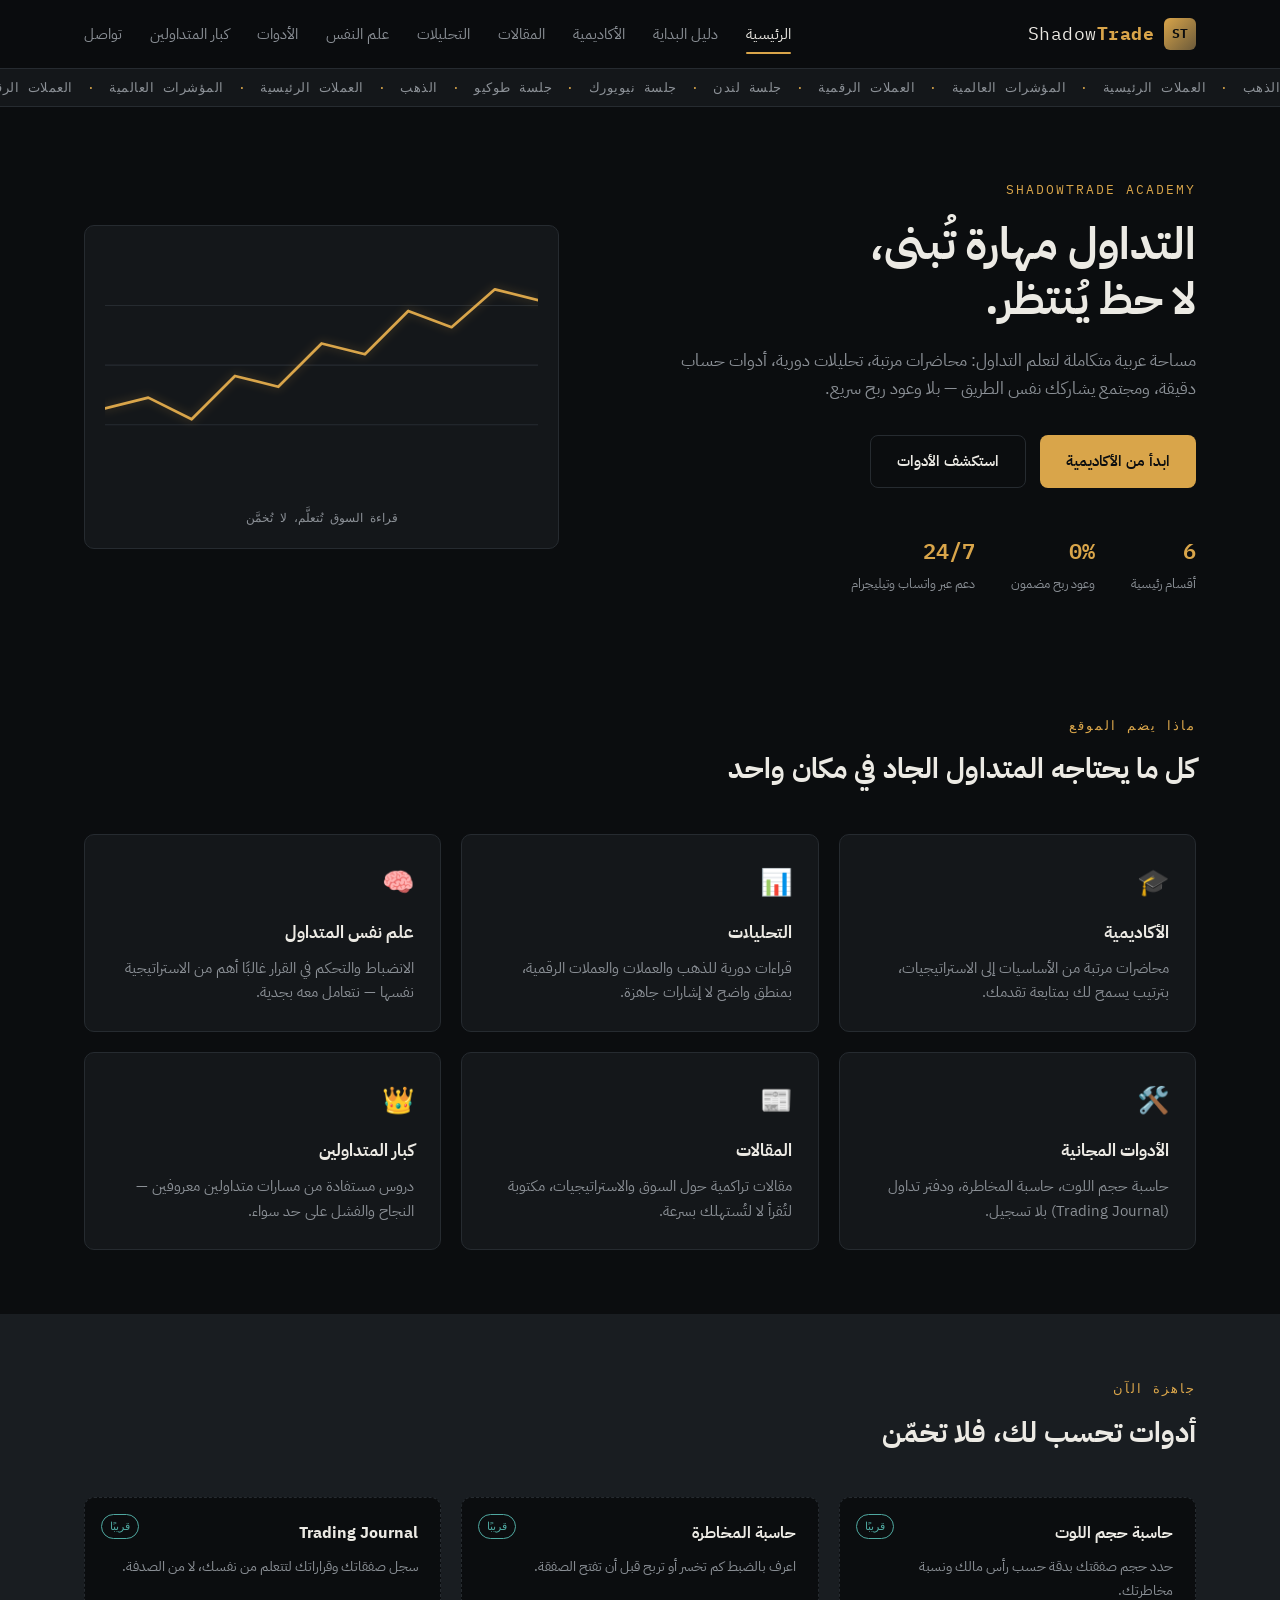
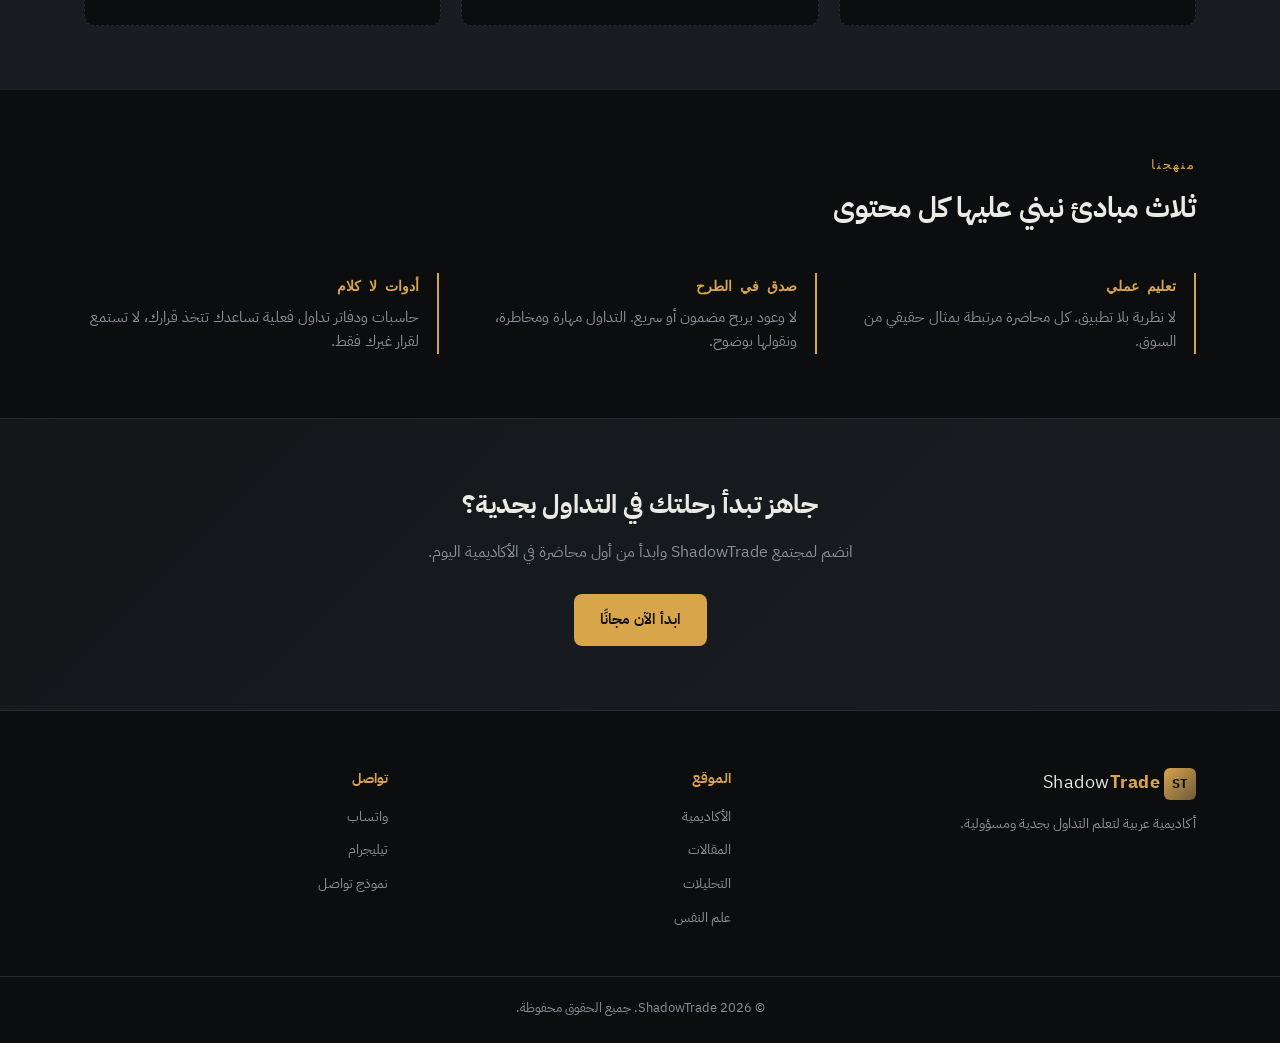
==== index.html @ f8c35c7d "Add files via upload" ====
<!DOCTYPE html>
<html lang="ar" dir="rtl">
<head>
<meta charset="UTF-8">
<meta name="viewport" content="width=device-width, initial-scale=1.0">
<title>ShadowTrade Academy — تداول بعقلية، لا بمجرد حظ</title>
<meta name="description" content="أكاديمية ShadowTrade: محاضرات، تحليلات، أدوات تداول مجانية، وعلم نفس المتداول — كل ما تحتاجه لتبني مهارة التداول من الصفر.">
<link rel="preconnect" href="https://fonts.googleapis.com">
<link rel="preconnect" href="https://fonts.gstatic.com" crossorigin>
<link href="https://fonts.googleapis.com/css2?family=IBM+Plex+Sans+Arabic:wght@400;500;600;700&family=IBM+Plex+Mono:wght@400;500;600&display=swap" rel="stylesheet">
<link rel="stylesheet" href="style.css">
</head>
<body>

<!-- ===== Header ===== -->
<header class="site-header">
  <div class="wrap header-inner">
    <a href="index.html" class="brand">
      <span class="brand-mark">ST</span>
      <span class="brand-name">Shadow<strong>Trade</strong></span>
    </a>

    <nav class="main-nav" id="mainNav">
      <a href="index.html" class="active">الرئيسية</a>
      <a href="getting-started.html">دليل البداية</a>
      <a href="academy.html">الأكاديمية</a>
      <a href="articles.html">المقالات</a>
      <a href="analysis.html">التحليلات</a>
      <a href="psychology.html">علم النفس</a>
      <a href="tools.html">الأدوات</a>
      <a href="traders.html">كبار المتداولين</a>
      <a href="contact.html">تواصل</a>
    </nav>

    <button class="nav-toggle" id="navToggle" aria-label="فتح القائمة" aria-expanded="false">
      <span></span><span></span><span></span>
    </button>
  </div>
</header>

<!-- ===== Session ticker (illustrative, not live data) ===== -->
<div class="ticker" aria-hidden="true">
  <div class="ticker-track">
    <span>الذهب</span><span>·</span>
    <span>العملات الرئيسية</span><span>·</span>
    <span>المؤشرات العالمية</span><span>·</span>
    <span>العملات الرقمية</span><span>·</span>
    <span>جلسة لندن</span><span>·</span>
    <span>جلسة نيويورك</span><span>·</span>
    <span>جلسة طوكيو</span><span>·</span>
    <span>الذهب</span><span>·</span>
    <span>العملات الرئيسية</span><span>·</span>
    <span>المؤشرات العالمية</span><span>·</span>
    <span>العملات الرقمية</span><span>·</span>
    <span>جلسة لندن</span><span>·</span>
    <span>جلسة نيويورك</span><span>·</span>
    <span>جلسة طوكيو</span><span>·</span>
  </div>
</div>

<!-- ===== Hero ===== -->
<section class="hero">
  <div class="wrap hero-inner">
    <div class="hero-text">
      <p class="eyebrow">SHADOWTRADE ACADEMY</p>
      <h1>التداول مهارة تُبنى،<br>لا حظ يُنتظر.</h1>
      <p class="hero-sub">
        مساحة عربية متكاملة لتعلم التداول: محاضرات مرتبة، تحليلات دورية،
        أدوات حساب دقيقة، ومجتمع يشاركك نفس الطريق — بلا وعود ربح سريع.
      </p>
      <div class="hero-cta">
        <a href="academy.html" class="btn btn-primary">ابدأ من الأكاديمية</a>
        <a href="tools.html" class="btn btn-ghost">استكشف الأدوات</a>
      </div>
      <div class="hero-stats">
        <div><span class="stat-num">6</span><span class="stat-label">أقسام رئيسية</span></div>
        <div><span class="stat-num">0%</span><span class="stat-label">وعود ربح مضمون</span></div>
        <div><span class="stat-num">24/7</span><span class="stat-label">دعم عبر واتساب وتيليجرام</span></div>
      </div>
    </div>

    <div class="hero-chart" aria-hidden="true">
      <svg viewBox="0 0 400 220" class="chart-svg">
        <line x1="0" y1="55" x2="400" y2="55" class="grid-line"/>
        <line x1="0" y1="110" x2="400" y2="110" class="grid-line"/>
        <line x1="0" y1="165" x2="400" y2="165" class="grid-line"/>
        <path class="chart-path" d="M0,150 L40,140 L80,160 L120,120 L160,130 L200,90 L240,100 L280,60 L320,75 L360,40 L400,50" />
        <path class="chart-path chart-path-glow" d="M0,150 L40,140 L80,160 L120,120 L160,130 L200,90 L240,100 L280,60 L320,75 L360,40 L400,50" />
      </svg>
      <span class="chart-tag">قراءة السوق تُتعلَّم، لا تُخمَّن</span>
    </div>
  </div>
</section>

<!-- ===== Feature grid ===== -->
<section class="section" id="explore">
  <div class="wrap">
    <p class="section-label">ماذا يضم الموقع</p>
    <h2 class="section-title">كل ما يحتاجه المتداول الجاد في مكان واحد</h2>

    <div class="grid-cards">
      <a href="academy.html" class="card">
        <span class="card-icon">🎓</span>
        <h3>الأكاديمية</h3>
        <p>محاضرات مرتبة من الأساسيات إلى الاستراتيجيات، بترتيب يسمح لك بمتابعة تقدمك.</p>
      </a>
      <a href="analysis.html" class="card">
        <span class="card-icon">📊</span>
        <h3>التحليلات</h3>
        <p>قراءات دورية للذهب والعملات والعملات الرقمية، بمنطق واضح لا إشارات جاهزة.</p>
      </a>
      <a href="psychology.html" class="card">
        <span class="card-icon">🧠</span>
        <h3>علم نفس المتداول</h3>
        <p>الانضباط والتحكم في القرار غالبًا أهم من الاستراتيجية نفسها — نتعامل معه بجدية.</p>
      </a>
      <a href="tools.html" class="card">
        <span class="card-icon">🛠️</span>
        <h3>الأدوات المجانية</h3>
        <p>حاسبة حجم اللوت، حاسبة المخاطرة، ودفتر تداول (Trading Journal) بلا تسجيل.</p>
      </a>
      <a href="articles.html" class="card">
        <span class="card-icon">📰</span>
        <h3>المقالات</h3>
        <p>مقالات تراكمية حول السوق والاستراتيجيات، مكتوبة لتُقرأ لا لتُستهلك بسرعة.</p>
      </a>
      <a href="traders.html" class="card">
        <span class="card-icon">👑</span>
        <h3>كبار المتداولين</h3>
        <p>دروس مستفادة من مسارات متداولين معروفين — النجاح والفشل على حد سواء.</p>
      </a>
    </div>
  </div>
</section>

<!-- ===== Tools teaser ===== -->
<section class="section section-alt">
  <div class="wrap">
    <p class="section-label">جاهزة الآن</p>
    <h2 class="section-title">أدوات تحسب لك، فلا تخمّن</h2>

    <div class="tools-row">
      <div class="tool-mini">
        <h4>حاسبة حجم اللوت</h4>
        <p>حدد حجم صفقتك بدقة حسب رأس مالك ونسبة مخاطرتك.</p>
        <span class="tool-status">قريبًا</span>
      </div>
      <div class="tool-mini">
        <h4>حاسبة المخاطرة</h4>
        <p>اعرف بالضبط كم تخسر أو تربح قبل أن تفتح الصفقة.</p>
        <span class="tool-status">قريبًا</span>
      </div>
      <div class="tool-mini">
        <h4>Trading Journal</h4>
        <p>سجل صفقاتك وقراراتك لتتعلم من نفسك، لا من الصدفة.</p>
        <span class="tool-status">قريبًا</span>
      </div>
    </div>
  </div>
</section>

<!-- ===== Approach / pillars ===== -->
<section class="section">
  <div class="wrap">
    <p class="section-label">منهجنا</p>
    <h2 class="section-title">ثلاث مبادئ نبني عليها كل محتوى</h2>

    <div class="pillars">
      <div class="pillar">
        <span class="pillar-index">تعليم عملي</span>
        <p>لا نظرية بلا تطبيق. كل محاضرة مرتبطة بمثال حقيقي من السوق.</p>
      </div>
      <div class="pillar">
        <span class="pillar-index">صدق في الطرح</span>
        <p>لا وعود بربح مضمون أو سريع. التداول مهارة ومخاطرة، ونقولها بوضوح.</p>
      </div>
      <div class="pillar">
        <span class="pillar-index">أدوات لا كلام</span>
        <p>حاسبات ودفاتر تداول فعلية تساعدك تتخذ قرارك، لا تستمع لقرار غيرك فقط.</p>
      </div>
    </div>
  </div>
</section>

<!-- ===== CTA band ===== -->
<section class="cta-band">
  <div class="wrap cta-inner">
    <h2>جاهز تبدأ رحلتك في التداول بجدية؟</h2>
    <p>انضم لمجتمع ShadowTrade وابدأ من أول محاضرة في الأكاديمية اليوم.</p>
    <a href="academy.html" class="btn btn-primary">ابدأ الآن مجانًا</a>
  </div>
</section>

<!-- ===== Footer ===== -->
<footer class="site-footer">
  <div class="wrap footer-inner">
    <div class="footer-brand">
      <span class="brand-mark">ST</span>
      <span class="brand-name">Shadow<strong>Trade</strong></span>
      <p>أكاديمية عربية لتعلم التداول بجدية ومسؤولية.</p>
    </div>

    <div class="footer-col">
      <h5>الموقع</h5>
      <a href="academy.html">الأكاديمية</a>
      <a href="articles.html">المقالات</a>
      <a href="analysis.html">التحليلات</a>
      <a href="psychology.html">علم النفس</a>
    </div>

    <div class="footer-col">
      <h5>تواصل</h5>
      <a href="https://whatsapp.com/channel/0029Vb8HulV3rZZjToSmQK2K" target="_blank" rel="noopener">واتساب</a>
      <a href="https://t.me/+Hec2GglMw-1kN2Fk" target="_blank" rel="noopener">تيليجرام</a>
      <a href="contact.html">نموذج تواصل</a>
    </div>
  </div>
  <p class="footer-bottom">© 2026 ShadowTrade. جميع الحقوق محفوظة.</p>
</footer>

<script src="script.js"></script>
</body>
</html>
---- style.css ----
/* ============================================
   ShadowTrade Academy — Design Tokens
   Palette: Terminal graphite + amber phosphor
   ============================================ */
:root{
  --bg:            #0B0D0F;
  --surface:       #14171A;
  --surface-alt:   #191D21;
  --border:        #262B30;
  --text:          #ECEAE4;
  --text-muted:    #8B9096;
  --amber:         #D9A54A;
  --amber-strong:  #E8B85E;
  --teal:          #4FA8A0;
  --brass-dim:     #6B5A3A;

  --font-arabic: "IBM Plex Sans Arabic", "Segoe UI", sans-serif;
  --font-mono:   "IBM Plex Mono", monospace;

  --radius: 10px;
  --wrap: 1160px;
}

*{margin:0;padding:0;box-sizing:border-box;}
html{scroll-behavior:smooth;}

body{
  background:var(--bg);
  color:var(--text);
  font-family:var(--font-arabic);
  line-height:1.7;
  font-size:16px;
}

.wrap{
  max-width:var(--wrap);
  margin-inline:auto;
  padding-inline:24px;
}

a{color:inherit;text-decoration:none;}
img{max-width:100%;display:block;}

@media (prefers-reduced-motion: reduce){
  *{animation-duration:0.01ms !important; animation-iteration-count:1 !important; transition-duration:0.01ms !important;}
}

/* ============ Header ============ */
.site-header{
  position:sticky; top:0; z-index:50;
  background:rgba(11,13,15,0.9);
  backdrop-filter:blur(8px);
  border-bottom:1px solid var(--border);
}
.header-inner{
  display:flex; align-items:center; justify-content:space-between;
  height:68px;
}
.brand{display:flex; align-items:center; gap:10px; font-family:var(--font-mono);}
.brand-mark{
  display:inline-flex; align-items:center; justify-content:center;
  width:32px; height:32px; border-radius:6px;
  background:linear-gradient(135deg, var(--amber), var(--brass-dim));
  color:#0B0D0F; font-weight:700; font-size:13px;
}
.brand-name{font-size:18px; letter-spacing:0.5px;}
.brand-name strong{color:var(--amber);}

.main-nav{display:flex; gap:28px;}
.main-nav a{
  font-size:14.5px; color:var(--text-muted);
  padding-block:6px; position:relative;
  transition:color .2s;
}
.main-nav a:hover, .main-nav a.active{color:var(--text);}
.main-nav a.active::after{
  content:""; position:absolute; right:0; left:0; bottom:-2px;
  height:2px; background:var(--amber); border-radius:2px;
}

.nav-toggle{
  display:none; flex-direction:column; gap:5px;
  background:none; border:none; cursor:pointer; padding:8px;
}
.nav-toggle span{width:22px; height:2px; background:var(--text);}

/* ============ Ticker ============ */
.ticker{
  background:var(--surface);
  border-bottom:1px solid var(--border);
  overflow:hidden;
  white-space:nowrap;
}
.ticker-track{
  display:inline-flex; gap:14px;
  padding-block:8px;
  font-family:var(--font-mono); font-size:12.5px;
  color:var(--text-muted); letter-spacing:0.5px;
  animation: ticker-scroll 40s linear infinite;
}
.ticker-track span:nth-of-type(2n){color:var(--amber);}
@keyframes ticker-scroll{
  from{transform:translateX(0);}
  to{transform:translateX(-50%);}
}

/* ============ Hero ============ */
.hero{padding-block:72px 56px;}
.hero-inner{
  display:grid; grid-template-columns:1.1fr 0.9fr;
  gap:56px; align-items:center;
}
.eyebrow{
  font-family:var(--font-mono); font-size:12.5px;
  color:var(--amber); letter-spacing:2px;
  margin-bottom:16px;
}
.hero h1{
  font-size:44px; line-height:1.25; font-weight:700;
  margin-bottom:20px;
}
.hero-sub{
  color:var(--text-muted); font-size:16.5px; max-width:520px;
  margin-bottom:32px;
}
.hero-cta{display:flex; gap:14px; margin-bottom:44px; flex-wrap:wrap;}

.btn{
  display:inline-flex; align-items:center; justify-content:center;
  padding:13px 26px; border-radius:8px; font-size:15px; font-weight:600;
  transition:transform .15s, background .2s, border-color .2s;
}
.btn:focus-visible{outline:2px solid var(--amber); outline-offset:2px;}
.btn-primary{background:var(--amber); color:#0B0D0F;}
.btn-primary:hover{background:var(--amber-strong); transform:translateY(-1px);}
.btn-ghost{border:1px solid var(--border); color:var(--text);}
.btn-ghost:hover{border-color:var(--amber); color:var(--amber);}

.hero-stats{display:flex; gap:36px;}
.hero-stats > div{display:flex; flex-direction:column;}
.stat-num{font-family:var(--font-mono); font-size:22px; color:var(--amber); font-weight:600;}
.stat-label{font-size:12.5px; color:var(--text-muted); margin-top:4px;}

.hero-chart{
  background:var(--surface);
  border:1px solid var(--border);
  border-radius:var(--radius);
  padding:20px;
}
.chart-svg{width:100%; height:auto;}
.grid-line{stroke:var(--border); stroke-width:1;}
.chart-path{
  fill:none; stroke:var(--amber); stroke-width:2.5;
  stroke-linecap:round; stroke-linejoin:round;
  stroke-dasharray:1000;
  stroke-dashoffset:1000;
  animation:draw-line 2.2s ease forwards;
}
.chart-path-glow{
  stroke:var(--amber); stroke-width:6; opacity:0.15; filter:blur(4px);
}
@keyframes draw-line{ to{stroke-dashoffset:0;} }
.chart-tag{
  display:block; margin-top:14px; text-align:center;
  font-family:var(--font-mono); font-size:12px; color:var(--text-muted);
}

/* ============ Sections ============ */
.section{padding-block:64px;}
.section-alt{background:var(--surface-alt);}
.section-label{
  font-family:var(--font-mono); font-size:12.5px;
  color:var(--amber); letter-spacing:2px; margin-bottom:10px;
}
.section-title{font-size:28px; font-weight:700; margin-bottom:40px; max-width:640px;}

.grid-cards{
  display:grid; grid-template-columns:repeat(3, 1fr); gap:20px;
}
.card{
  background:var(--surface);
  border:1px solid var(--border);
  border-radius:var(--radius);
  padding:26px;
  transition:border-color .2s, transform .2s;
}
.card:hover{border-color:var(--amber); transform:translateY(-3px);}
.card-icon{font-size:26px; display:block; margin-bottom:14px;}
.card h3{font-size:17px; margin-bottom:8px;}
.card p{font-size:14.5px; color:var(--text-muted);}

.tools-row{display:grid; grid-template-columns:repeat(3,1fr); gap:20px;}
.tool-mini{
  background:var(--bg);
  border:1px dashed var(--border);
  border-radius:var(--radius);
  padding:22px; position:relative;
}
.tool-mini h4{font-size:16px; margin-bottom:8px;}
.tool-mini p{font-size:14px; color:var(--text-muted);}
.tool-status{
  position:absolute; top:16px; left:16px;
  font-family:var(--font-mono); font-size:11px;
  color:var(--teal); border:1px solid var(--teal);
  padding:2px 8px; border-radius:20px;
}

.pillars{display:grid; grid-template-columns:repeat(3,1fr); gap:24px;}
.pillar{border-right:2px solid var(--amber); padding-right:18px;}
.pillar-index{
  display:block; font-family:var(--font-mono); font-size:14px;
  color:var(--amber); margin-bottom:8px; font-weight:600;
}
.pillar p{color:var(--text-muted); font-size:14.5px;}

/* ============ CTA band ============ */
.cta-band{
  background:linear-gradient(135deg, var(--surface), var(--surface-alt));
  border-top:1px solid var(--border);
  border-bottom:1px solid var(--border);
  padding-block:64px;
}
.cta-inner{text-align:center;}
.cta-band h2{font-size:26px; margin-bottom:12px;}
.cta-band p{color:var(--text-muted); margin-bottom:28px;}

/* ============ Footer ============ */
.site-footer{padding-block:56px 24px;}
.footer-inner{
  display:grid; grid-template-columns:1.4fr 1fr 1fr; gap:40px;
  margin-bottom:36px;
}
.footer-brand p{color:var(--text-muted); font-size:14px; margin-top:12px; max-width:260px;}
.footer-col h5{font-size:14px; color:var(--amber); margin-bottom:14px;}
.footer-col a{display:block; color:var(--text-muted); font-size:14px; margin-bottom:10px;}
.footer-col a:hover{color:var(--text);}
.footer-bottom{
  text-align:center; font-size:13px; color:var(--text-muted);
  border-top:1px solid var(--border); padding-top:20px;
}

/* ============ Academy page ============ */
.academy-head{padding-block:56px 32px;}
.academy-head h1{font-size:34px; font-weight:700; margin-bottom:14px;}

.progress-wrap{display:flex; align-items:center; gap:16px; margin-top:28px; max-width:480px;}
.progress-bar{flex:1; height:8px; background:var(--surface); border:1px solid var(--border); border-radius:20px; overflow:hidden;}
.progress-fill{height:100%; background:var(--amber); width:0%; transition:width .3s ease;}
.progress-text{font-family:var(--font-mono); font-size:12.5px; color:var(--text-muted); white-space:nowrap;}

.academy-body{padding-block:16px 64px;}
.academy-grid{
  display:grid; grid-template-columns:1fr 340px; gap:28px; align-items:start;
}

.player-frame{
  position:relative; width:100%; aspect-ratio:16/9;
  background:var(--surface); border:1px solid var(--border); border-radius:var(--radius);
  overflow:hidden;
}
.player-frame iframe{position:absolute; inset:0; width:100%; height:100%; border:0;}

.player-info{
  display:flex; align-items:center; justify-content:space-between;
  gap:16px; margin-top:18px; flex-wrap:wrap;
}
.player-info h2{font-size:19px;}
.btn-small{padding:9px 18px; font-size:13.5px;}
.btn-small.watched{border-color:var(--teal); color:var(--teal);}

.lecture-list{
  background:var(--surface); border:1px solid var(--border); border-radius:var(--radius);
  padding:10px; max-height:520px; overflow-y:auto;
  display:flex; flex-direction:column; gap:4px;
}
.lecture-item{
  display:flex; align-items:center; gap:12px;
  background:none; border:none; text-align:right;
  padding:12px 10px; border-radius:8px; cursor:pointer;
  color:var(--text-muted); font-family:var(--font-arabic); font-size:14px;
  width:100%; transition:background .15s, color .15s;
}
.lecture-item:hover{background:var(--surface-alt); color:var(--text);}
.lecture-item.active{background:var(--surface-alt); color:var(--amber);}
.lecture-num{
  font-family:var(--font-mono); font-size:12px; color:var(--text-muted);
  min-width:20px; text-align:center;
}
.lecture-item.active .lecture-num{color:var(--amber);}
.lecture-title{flex:1;}
.lecture-check{color:var(--teal); font-weight:700; min-width:16px; text-align:center;}

/* ============ Tier cards (contact page) ============ */
.tier-list{display:flex; flex-direction:column; gap:20px;}
.tier-card{
  background:var(--surface); border:1px solid var(--border); border-radius:var(--radius);
  padding:26px;
}
.tier-head{display:flex; align-items:center; gap:14px; flex-wrap:wrap; margin-bottom:12px;}
.tier-head h3{font-size:18px;}
.tier-badge{
  font-family:var(--font-mono); font-size:11.5px; padding:4px 12px;
  border-radius:20px; white-space:nowrap;
}
.tier-badge-open{background:rgba(79,168,160,0.12); color:var(--teal); border:1px solid var(--teal);}
.tier-badge-condition{background:rgba(217,165,74,0.12); color:var(--amber); border:1px solid var(--amber);}
.tier-card p{color:var(--text-muted); font-size:14.5px; margin-bottom:14px;}
.tier-steps{list-style:none; margin-bottom:18px; display:flex; flex-direction:column; gap:8px;}
.tier-steps li{
  font-size:14px; color:var(--text); padding-right:22px; position:relative;
}
.tier-steps li::before{
  content:"›"; position:absolute; right:0; color:var(--amber); font-weight:700;
}
.tier-card .btn{margin-inline-end:10px; margin-top:4px;}
.tier-disclaimer{
  font-size:12.5px; color:var(--text-muted); margin-top:24px;
  border-top:1px solid var(--border); padding-top:18px; line-height:1.8;
}

/* ============ Step cards (getting started) ============ */
.step-list{display:flex; flex-direction:column; gap:10px;}
.step-card{
  display:flex; align-items:center; gap:18px;
  background:var(--surface); border:1px solid var(--border); border-radius:var(--radius);
  padding:18px 20px; transition:border-color .2s, transform .2s;
}
.step-card:hover{border-color:var(--amber); transform:translateX(-3px);}
.step-num{
  font-family:var(--font-mono); font-weight:700; font-size:15px;
  min-width:34px; height:34px; display:flex; align-items:center; justify-content:center;
  background:var(--surface-alt); border:1px solid var(--border); border-radius:50%;
  color:var(--amber);
}
.step-card h3{font-size:16px; margin-bottom:4px;}
.step-card p{font-size:13.5px; color:var(--text-muted); margin:0;}
.step-arrow{margin-inline-start:auto; font-size:20px; color:var(--text-muted);}

/* ============ Responsive (base) ============ */
@media (max-width: 900px){
  .main-nav{
    position:absolute; top:68px; right:0; left:0;
    background:var(--bg); border-bottom:1px solid var(--border);
    flex-direction:column; padding:16px 24px; gap:16px;
    display:none;
  }
  .main-nav.open{display:flex;}
  .nav-toggle{display:flex;}
  .hero-inner{grid-template-columns:1fr;}
  .hero h1{font-size:32px;}
  .grid-cards, .tools-row, .pillars{grid-template-columns:1fr;}
  .footer-inner{grid-template-columns:1fr; gap:28px;}
  .academy-grid{grid-template-columns:1fr;}
  .lecture-list{max-height:340px;}
}
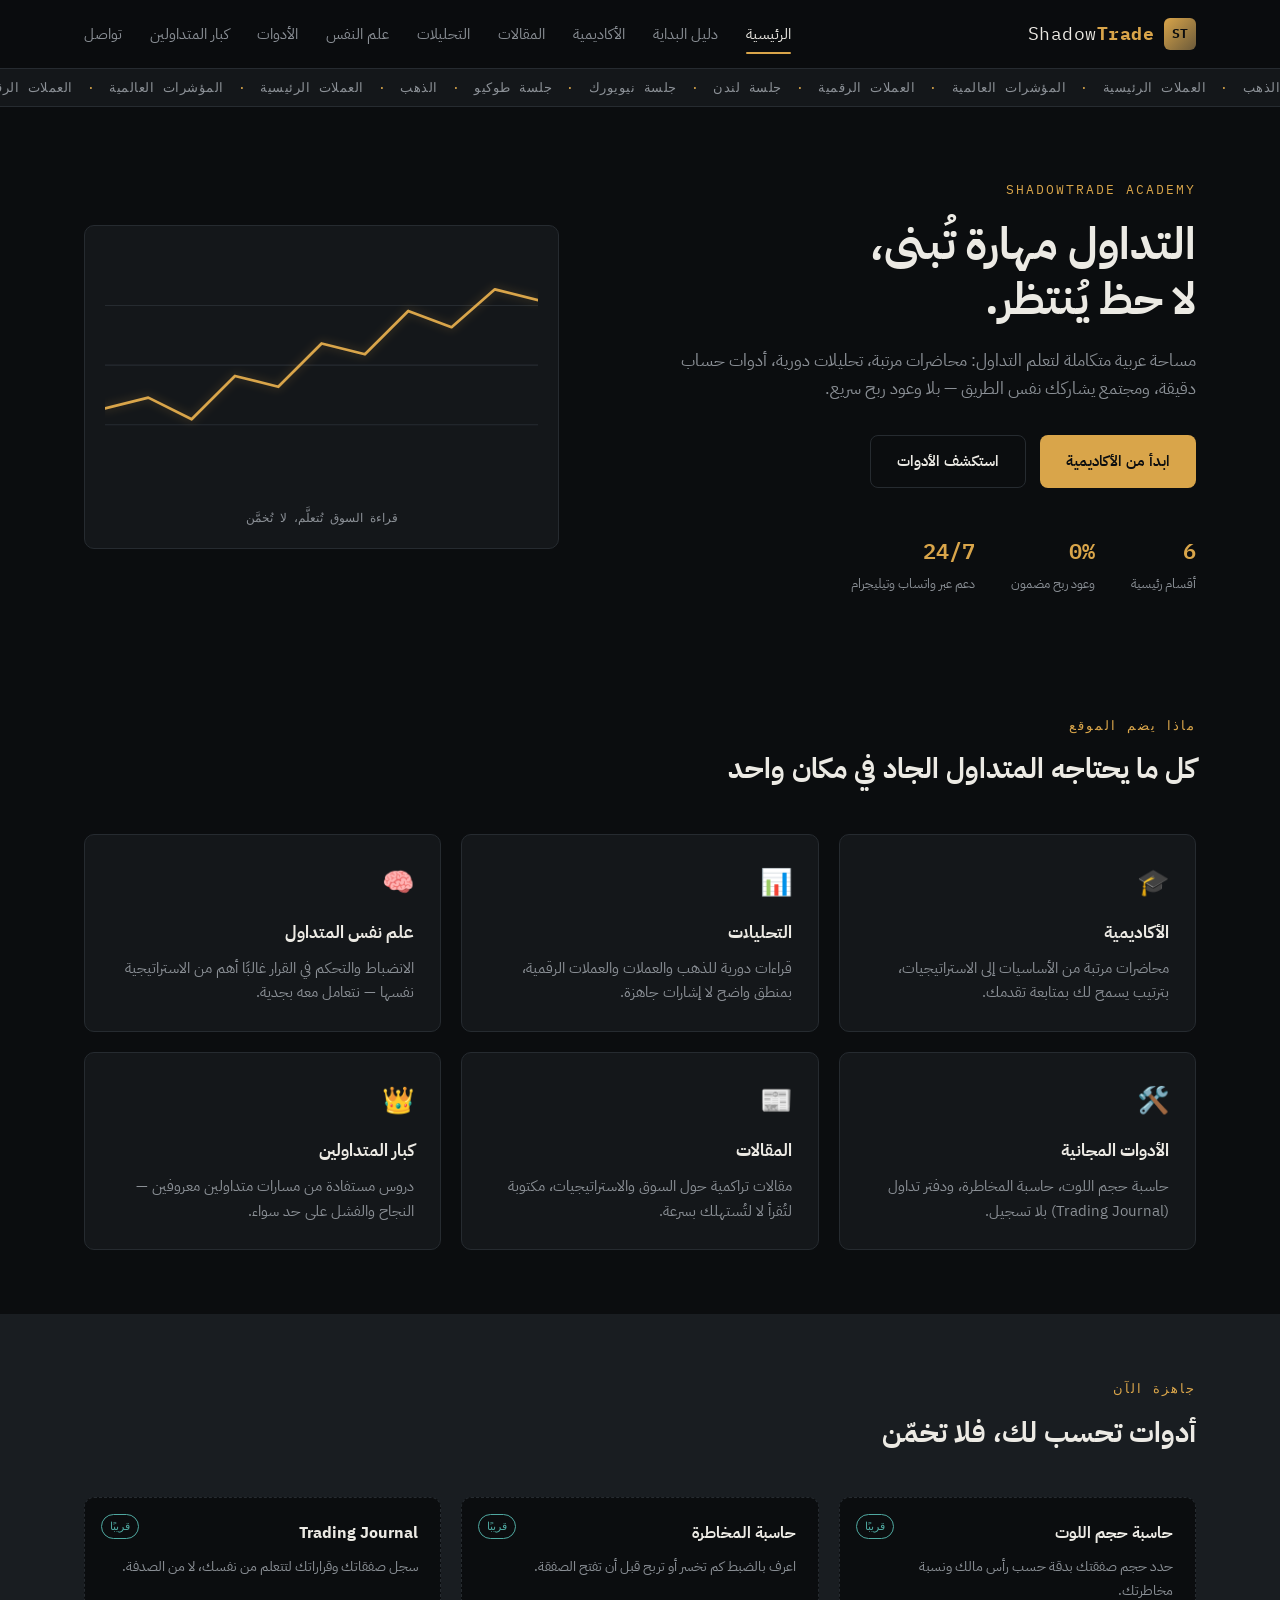
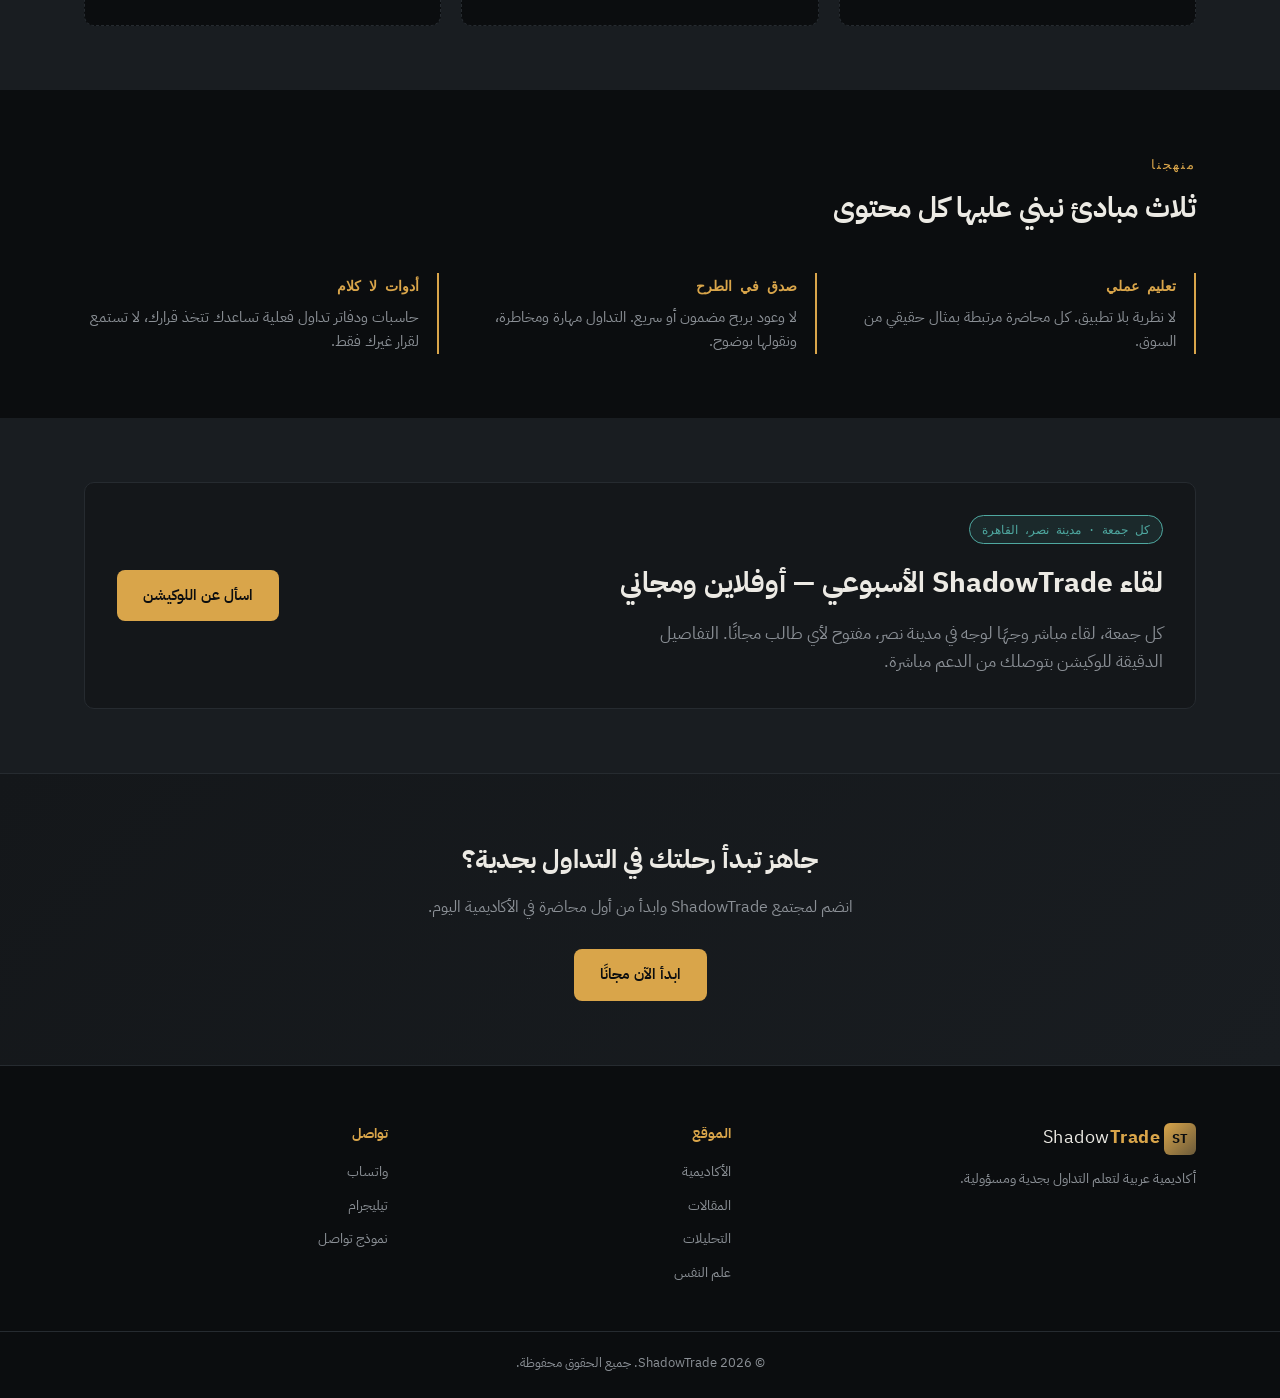
==== commit f69e54ac: "Add files via upload" ====
--- a/index.html
+++ b/index.html
@@ -11,6 +11,12 @@
 <link rel="stylesheet" href="style.css">
 </head>
 <body>
+
+<!-- ===== Intro splash ===== -->
+<div class="intro-splash" aria-hidden="true">
+  <span class="intro-mark">MARO</span>
+  <p class="intro-sub">يرحب بكم في ShadowTrade Academy</p>
+</div>
 
 <!-- ===== Header ===== -->
 <header class="site-header">
@@ -182,6 +188,23 @@
   </div>
 </section>
 
+<!-- ===== Weekly offline meetup ===== -->
+<section class="section section-alt">
+  <div class="wrap">
+    <div class="meetup-card">
+      <div class="meetup-info">
+        <span class="tier-badge tier-badge-open">كل جمعة · مدينة نصر، القاهرة</span>
+        <h2 class="section-title" style="margin-bottom:12px;">لقاء ShadowTrade الأسبوعي — أوفلاين ومجاني</h2>
+        <p class="hero-sub" style="margin-bottom:0;">
+          كل جمعة، لقاء مباشر وجهًا لوجه في مدينة نصر، مفتوح لأي طالب مجانًا.
+          التفاصيل الدقيقة للوكيشن بتوصلك من الدعم مباشرة.
+        </p>
+      </div>
+      <a href="https://wa.me/201131097657" target="_blank" rel="noopener" class="btn btn-primary">اسأل عن اللوكيشن</a>
+    </div>
+  </div>
+</section>
+
 <!-- ===== CTA band ===== -->
 <section class="cta-band">
   <div class="wrap cta-inner">
--- a/style.css
+++ b/style.css
@@ -335,6 +335,68 @@
 .step-card h3{font-size:16px; margin-bottom:4px;}
 .step-card p{font-size:13.5px; color:var(--text-muted); margin:0;}
 .step-arrow{margin-inline-start:auto; font-size:20px; color:var(--text-muted);}
+
+/* ============ Live note (academy page) ============ */
+.live-note{
+  display:flex; align-items:flex-start; gap:12px;
+  background:var(--surface); border:1px solid var(--border); border-radius:var(--radius);
+  padding:16px 18px; margin-top:22px; max-width:640px;
+}
+.live-dot{
+  width:9px; height:9px; border-radius:50%; background:#E15757;
+  margin-top:6px; flex-shrink:0;
+  box-shadow:0 0 0 0 rgba(225,87,87,0.5);
+  animation:live-pulse 2s infinite;
+}
+@keyframes live-pulse{
+  0%{box-shadow:0 0 0 0 rgba(225,87,87,0.4);}
+  70%{box-shadow:0 0 0 8px rgba(225,87,87,0);}
+  100%{box-shadow:0 0 0 0 rgba(225,87,87,0);}
+}
+.live-note p{font-size:13.5px; color:var(--text-muted); margin:0; line-height:1.8;}
+.live-note a{color:var(--amber); font-weight:600;}
+
+/* ============ Meetup card (homepage) ============ */
+.meetup-card{
+  display:flex; align-items:center; justify-content:space-between; gap:32px;
+  background:var(--surface); border:1px solid var(--border); border-radius:var(--radius);
+  padding:32px;
+}
+.meetup-info .tier-badge{display:inline-block; margin-bottom:16px;}
+.meetup-card .btn{flex-shrink:0;}
+
+/* ============ Intro splash ============ */
+.intro-splash{
+  position:fixed; inset:0; z-index:999;
+  background:var(--bg);
+  display:flex; flex-direction:column; align-items:center; justify-content:center;
+  gap:14px;
+  animation: splash-out 0.6s ease forwards;
+  animation-delay: 5s;
+}
+.intro-mark{
+  font-family:var(--font-mono); font-weight:700;
+  font-size:clamp(40px, 12vw, 84px);
+  letter-spacing:4px; color:var(--amber);
+  text-shadow:0 0 24px rgba(217,165,74,0.45);
+  opacity:0;
+  animation: splash-in 0.8s ease forwards;
+}
+.intro-sub{
+  font-size:15px; color:var(--text-muted); letter-spacing:0.5px;
+  opacity:0;
+  animation: splash-in 0.8s ease forwards;
+  animation-delay:0.25s;
+}
+@keyframes splash-in{
+  from{opacity:0; transform:translateY(10px);}
+  to{opacity:1; transform:translateY(0);}
+}
+@keyframes splash-out{
+  0%{opacity:1; visibility:visible;}
+  90%{opacity:0; visibility:visible;}
+  100%{opacity:0; visibility:hidden; pointer-events:none;}
+}
 
 /* ============ Responsive (base) ============ */
 @media (max-width: 900px){
@@ -352,4 +414,6 @@
   .footer-inner{grid-template-columns:1fr; gap:28px;}
   .academy-grid{grid-template-columns:1fr;}
   .lecture-list{max-height:340px;}
-}
+  .meetup-card{flex-direction:column; align-items:flex-start; text-align:right;}
+  .meetup-card .btn{width:100%; justify-content:center;}
+}
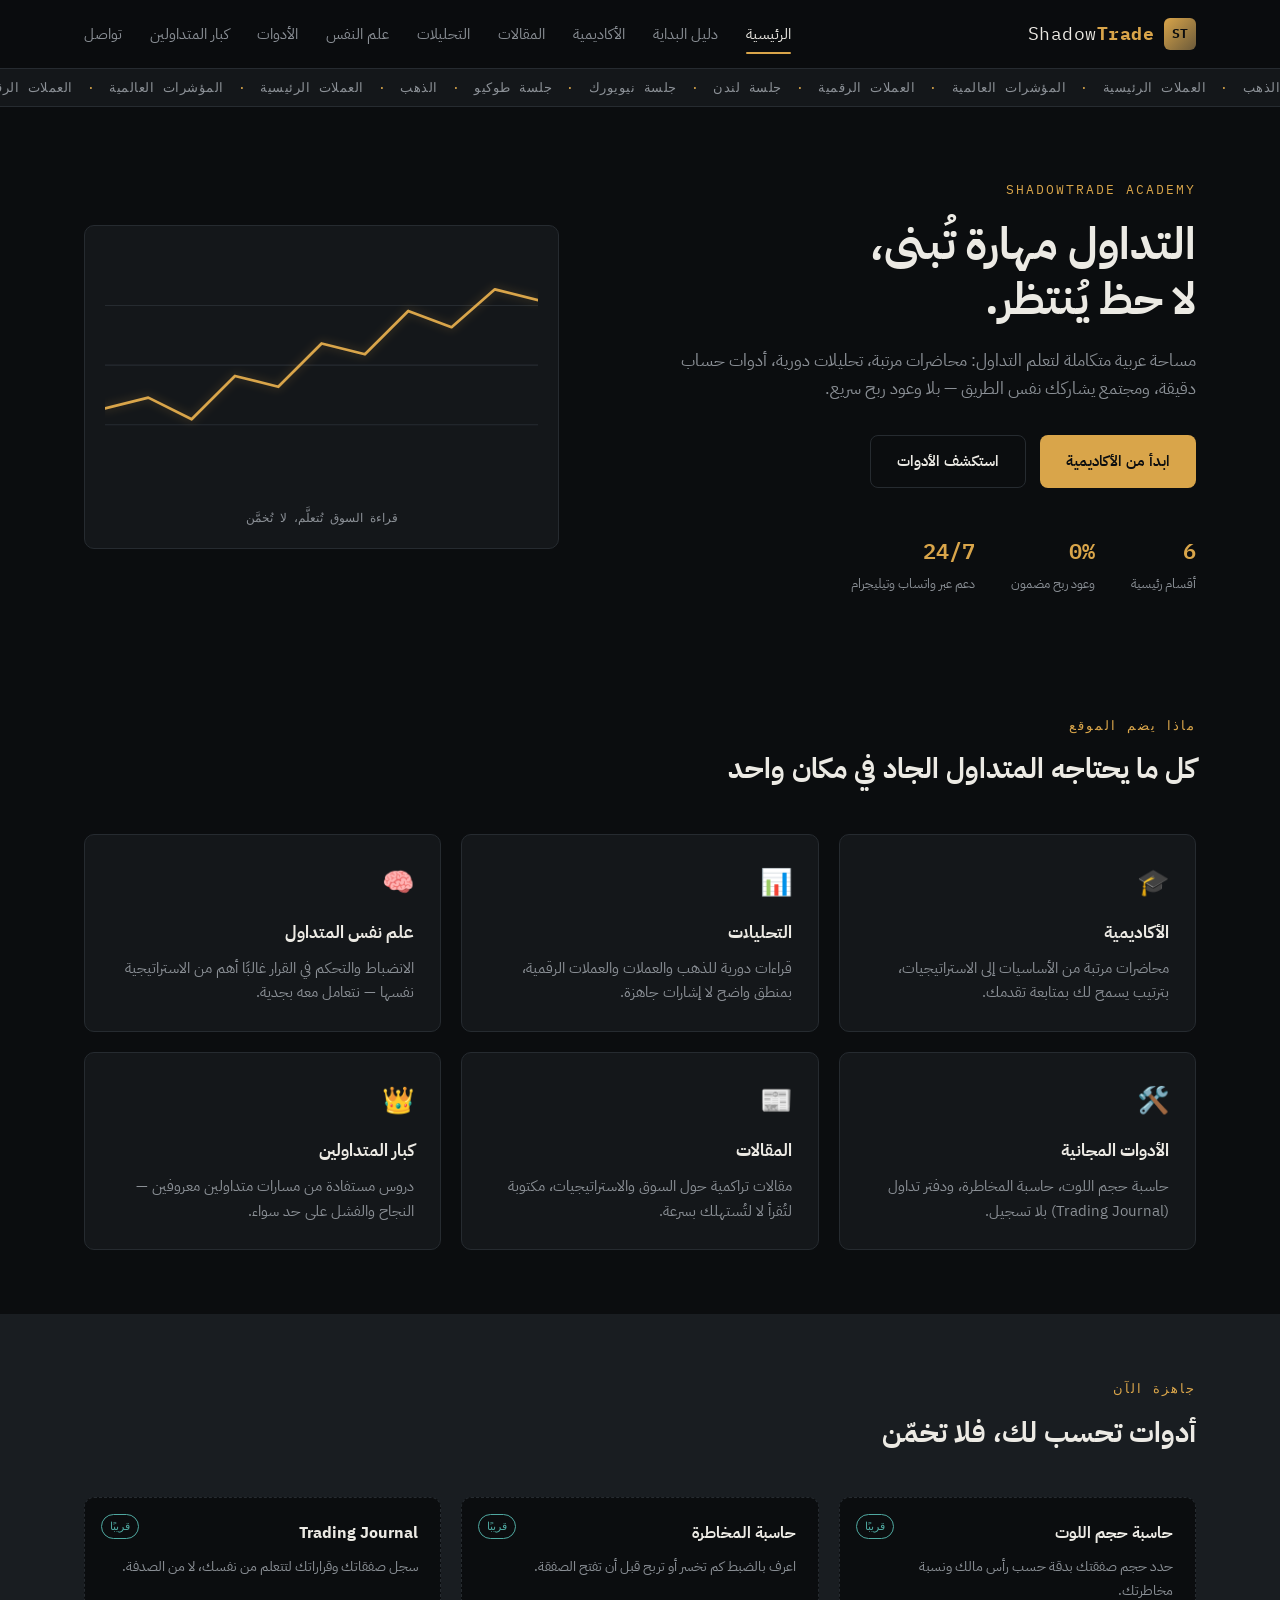
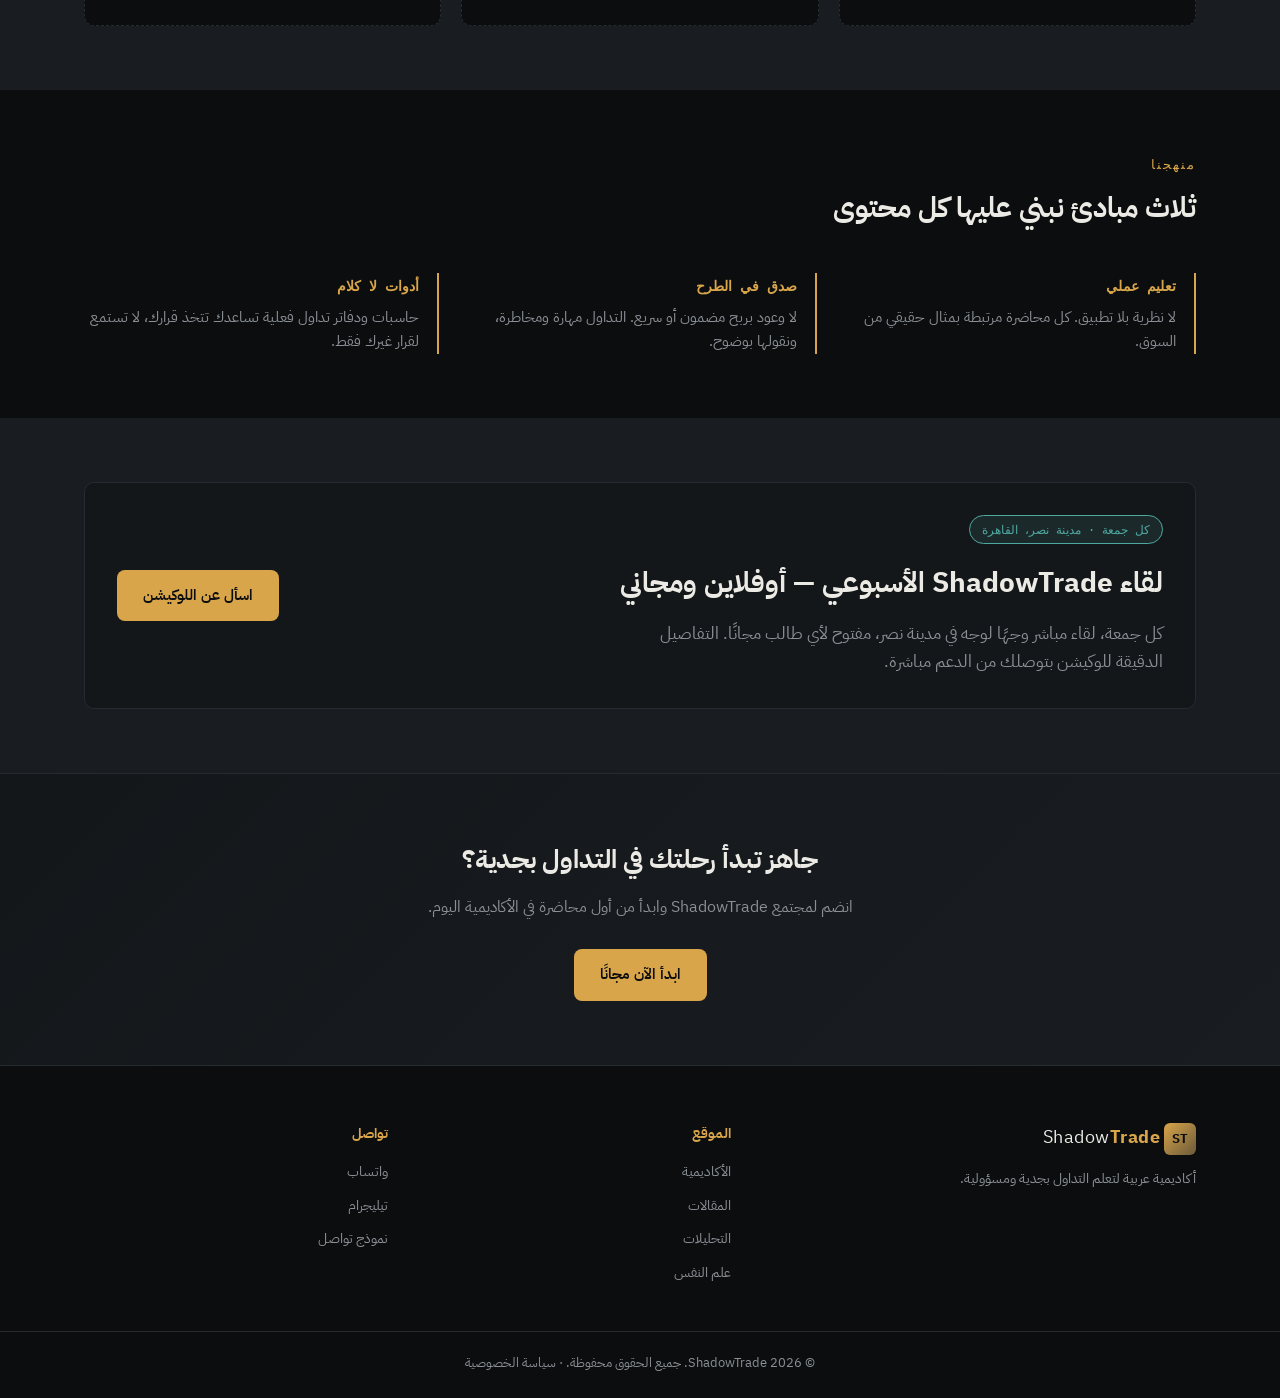
==== commit 2a8288a9: "Add files via upload" ====
--- a/index.html
+++ b/index.html
@@ -9,6 +9,7 @@
 <link rel="preconnect" href="https://fonts.gstatic.com" crossorigin>
 <link href="https://fonts.googleapis.com/css2?family=IBM+Plex+Sans+Arabic:wght@400;500;600;700&family=IBM+Plex+Mono:wght@400;500;600&display=swap" rel="stylesheet">
 <link rel="stylesheet" href="style.css">
+  <script async src="https://pagead2.googlesyndication.com/pagead/js/adsbygoogle.js?client=ca-pub-4995162342861334" crossorigin="anonymous"></script>
 </head>
 <body>
 
@@ -238,7 +239,7 @@
       <a href="contact.html">نموذج تواصل</a>
     </div>
   </div>
-  <p class="footer-bottom">© 2026 ShadowTrade. جميع الحقوق محفوظة.</p>
+  <p class="footer-bottom">© 2026 ShadowTrade. جميع الحقوق محفوظة. · <a href="privacy-policy.html">سياسة الخصوصية</a></p>
 </footer>
 
 <script src="script.js"></script>
--- a/style.css
+++ b/style.css
@@ -397,6 +397,99 @@
   90%{opacity:0; visibility:visible;}
   100%{opacity:0; visibility:hidden; pointer-events:none;}
 }
+
+/* ============ Calculators (tools page) ============ */
+.calc-box{
+  display:grid; grid-template-columns:1fr 1fr; gap:24px; align-items:stretch;
+}
+.calc-form{
+  background:var(--surface); border:1px solid var(--border); border-radius:var(--radius);
+  padding:24px; display:flex; flex-direction:column; gap:16px;
+}
+.calc-form label{
+  display:flex; flex-direction:column; gap:6px;
+  font-size:13.5px; color:var(--text-muted);
+}
+.calc-form input, .calc-form select{
+  background:var(--bg); border:1px solid var(--border); border-radius:8px;
+  padding:11px 14px; color:var(--text); font-family:var(--font-arabic); font-size:14.5px;
+}
+.calc-form input:focus, .calc-form select:focus{outline:none; border-color:var(--amber);}
+.calc-form .btn{margin-top:6px;}
+
+.calc-result{
+  background:var(--surface-alt); border:1px solid var(--border); border-radius:var(--radius);
+  padding:24px; display:flex; flex-direction:column; align-items:center; justify-content:center;
+  text-align:center; gap:8px;
+}
+.result-label{font-family:var(--font-mono); font-size:12px; color:var(--text-muted); letter-spacing:1px;}
+.result-value{font-family:var(--font-mono); font-size:34px; font-weight:700; color:var(--amber);}
+.result-sub{font-size:13px; color:var(--text-muted);}
+
+/* ============ Trading journal ============ */
+.journal-form{
+  display:grid; grid-template-columns:1fr 1fr 1fr 1fr 1.4fr auto; gap:10px;
+  margin-bottom:24px;
+}
+.journal-form input, .journal-form select{
+  background:var(--surface); border:1px solid var(--border); border-radius:8px;
+  padding:10px 12px; color:var(--text); font-family:var(--font-arabic); font-size:13.5px;
+}
+.journal-form input:focus, .journal-form select:focus{outline:none; border-color:var(--amber);}
+
+.journal-table-wrap{
+  background:var(--surface); border:1px solid var(--border); border-radius:var(--radius);
+  overflow-x:auto;
+}
+.journal-table{width:100%; border-collapse:collapse; font-size:13.5px;}
+.journal-table th, .journal-table td{
+  padding:12px 14px; text-align:right; border-bottom:1px solid var(--border); white-space:nowrap;
+}
+.journal-table th{color:var(--text-muted); font-family:var(--font-mono); font-size:11.5px;}
+.journal-table .positive{color:var(--teal); font-weight:600;}
+.journal-table .negative{color:#E15757; font-weight:600;}
+.journal-delete{
+  background:none; border:1px solid var(--border); color:var(--text-muted);
+  border-radius:6px; padding:5px 10px; font-size:12px; cursor:pointer;
+}
+.journal-delete:hover{border-color:#E15757; color:#E15757;}
+.journal-empty{padding:24px; text-align:center; color:var(--text-muted); font-size:14px;}
+
+/* ============ Psychology page ============ */
+.psych-list{display:flex; flex-direction:column; gap:18px;}
+.psych-card{
+  background:var(--surface); border:1px solid var(--border); border-radius:var(--radius);
+  padding:28px; position:relative;
+}
+.psych-num{
+  font-family:var(--font-mono); font-size:13px; color:var(--amber);
+  letter-spacing:2px; display:block; margin-bottom:10px;
+}
+.psych-card h2{font-size:19px; margin-bottom:12px;}
+.psych-card p{font-size:14.5px; color:var(--text-muted); margin-bottom:12px;}
+.psych-tip{
+  background:var(--surface-alt); border-right:2px solid var(--amber);
+  padding:12px 16px; border-radius:6px; font-size:14px; color:var(--text);
+  margin-bottom:0 !important;
+}
+.psych-tip strong{color:var(--amber);}
+
+/* ============ Trader cards ============ */
+.trader-list{display:flex; flex-direction:column; gap:18px;}
+.trader-card{
+  background:var(--surface); border:1px solid var(--border); border-radius:var(--radius);
+  padding:26px;
+}
+.trader-card h3{font-size:18px; margin-bottom:6px;}
+.trader-era{font-family:var(--font-mono); font-size:12px; color:var(--amber); margin-bottom:12px;}
+.trader-card p{font-size:14.5px; color:var(--text-muted); margin-bottom:12px;}
+
+/* ============ Policy content ============ */
+.policy-content{max-width:720px;}
+.policy-content h2{font-size:18px; color:var(--amber); margin-top:32px; margin-bottom:12px;}
+.policy-content h2:first-child{margin-top:0;}
+.policy-content p{font-size:14.5px; color:var(--text-muted); line-height:1.9; margin-bottom:8px;}
+.policy-content a{color:var(--amber); text-decoration:underline;}
 
 /* ============ Responsive (base) ============ */
 @media (max-width: 900px){
@@ -416,4 +509,6 @@
   .lecture-list{max-height:340px;}
   .meetup-card{flex-direction:column; align-items:flex-start; text-align:right;}
   .meetup-card .btn{width:100%; justify-content:center;}
-}
+  .calc-box{grid-template-columns:1fr;}
+  .journal-form{grid-template-columns:1fr;}
+}
